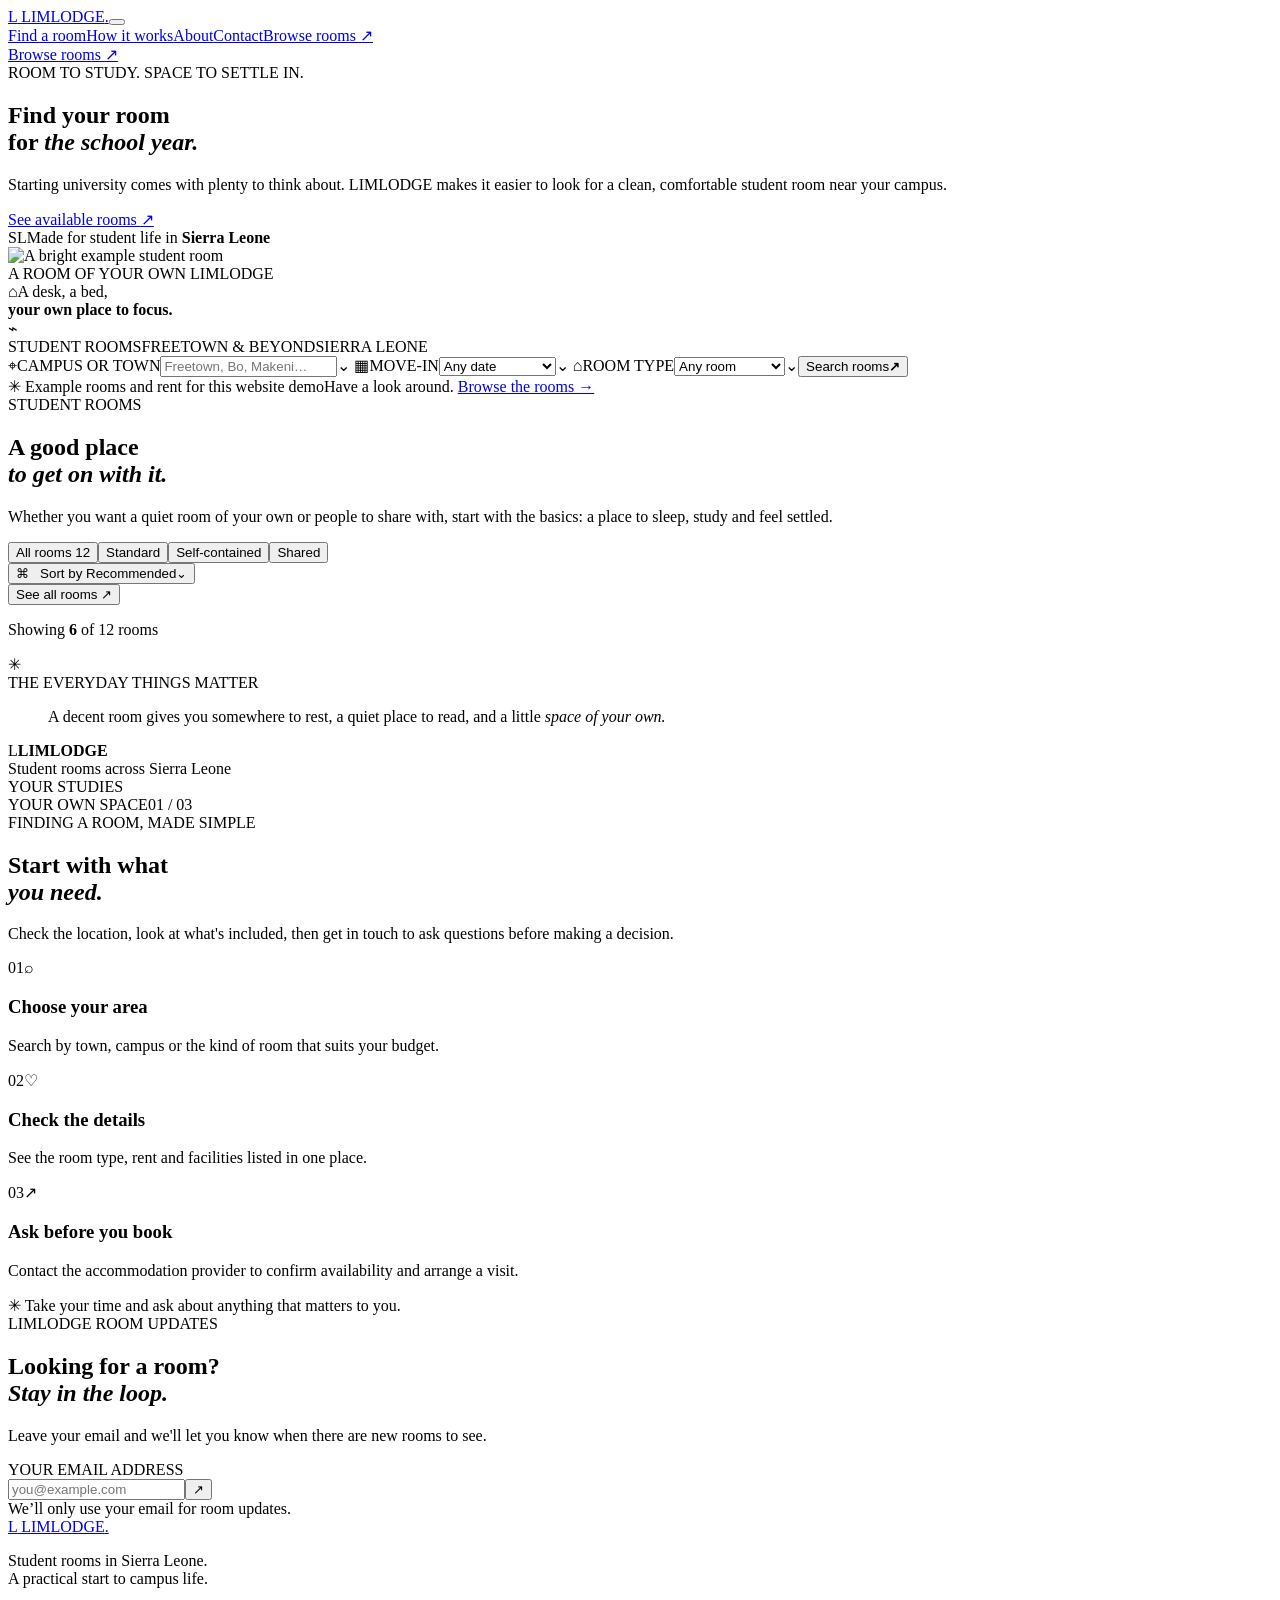
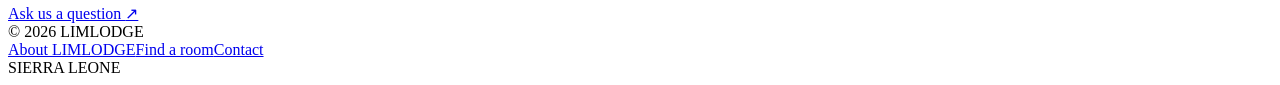
==== index.html @ 42820b93 "Add files via upload" ====
<!doctype html>
<html lang="en">
<head>
  <meta charset="utf-8"><meta name="viewport" content="width=device-width, initial-scale=1"><meta name="theme-color" content="#f7f6f1">
  <meta name="description" content="LIMLODGE helps university students in Sierra Leone find a room near campus.">
  <title>LIMLODGE — Student rooms in Sierra Leone</title>
  <link rel="preconnect" href="https://fonts.googleapis.com"><link rel="preconnect" href="https://fonts.gstatic.com" crossorigin>
  <link href="https://fonts.googleapis.com/css2?family=DM+Sans:wght@400;500;600;700&family=Manrope:wght@400;500;600;700;800&display=swap" rel="stylesheet"><link rel="stylesheet" href="styles.css">
</head>
<body>
  <header class="site-header"><a class="brand" href="#home" aria-label="LIMLODGE home"><span class="brand-mark">L</span> LIMLODGE<span class="brand-dot">.</span></a><button class="menu-toggle" aria-label="Open menu" aria-expanded="false"><span></span><span></span></button>
    <nav class="main-nav" aria-label="Main navigation"><a class="nav-link active" href="#rooms">Find a room</a><a class="nav-link" href="#how">How it works</a><a class="nav-link" href="#about">About</a><a class="nav-link" href="#footer">Contact</a><a class="nav-mobile-cta" href="#rooms">Browse rooms <span>↗</span></a></nav><a class="header-cta" href="#rooms">Browse rooms <span>↗</span></a>
  </header>
  <main id="home">
    <section class="hero"><div class="hero-copy"><div class="eyebrow"><span class="eyebrow-line"></span> ROOM TO STUDY. SPACE TO SETTLE IN.</div><h1>Find your room<br>for <em>the school year.</em></h1><p>Starting university comes with plenty to think about. LIMLODGE makes it easier to look for a clean, comfortable student room near your campus.</p><div class="hero-actions"><a class="button button-dark" href="#rooms">See available rooms <span>↗</span></a><div class="trusted"><span class="hero-local">SL</span><span>Made for student life in <b>Sierra Leone</b></span></div></div></div>
      <div class="hero-art"><div class="hero-image"><img src="https://images.unsplash.com/photo-1616486338812-3dadae4b4ace?auto=format&fit=crop&w=1200&q=85" alt="A bright example student room"></div><div class="image-label"><span class="label-dot"></span> A ROOM OF YOUR OWN <span class="label-number">LIMLODGE</span></div><div class="floating-note"><span class="note-icon">⌂</span><span>A desk, a bed,<br><b>your own place to focus.</b></span></div><div class="hero-scribble" aria-hidden="true">⌁</div></div>
      <div class="hero-bottom"><span>STUDENT ROOMS</span><span class="scroll-line"></span><span>FREETOWN & BEYOND</span><span class="hero-coordinates">SIERRA LEONE</span></div>
    </section>
    <section class="search-section" aria-label="Search student rooms"><form class="search-bar" id="search-form">
      <label class="search-field"><span class="field-icon">⌖</span><span class="field-text"><span class="field-caption">CAMPUS OR TOWN</span><input id="location" type="text" placeholder="Freetown, Bo, Makeni…" autocomplete="off"></span><span class="field-chevron">⌄</span></label><span class="search-divider"></span>
      <label class="search-field"><span class="field-icon">▦</span><span class="field-text"><span class="field-caption">MOVE-IN</span><select id="movein"><option value="">Any date</option><option>November 2026</option><option>January 2027</option><option>February 2027</option><option>March 2027</option><option>Flexible</option></select></span><span class="field-chevron">⌄</span></label><span class="search-divider"></span>
      <label class="search-field type-field"><span class="field-icon">⌂</span><span class="field-text"><span class="field-caption">ROOM TYPE</span><select id="type"><option value="">Any room</option><option value="Standard">Standard room</option><option value="Self-contained">Self-contained</option><option value="Shared">Shared room</option></select></span><span class="field-chevron">⌄</span></label><button class="search-submit" type="submit"><span>Search rooms</span><b>↗</b></button>
    </form><div class="search-helper"><span><span class="tiny-spark">✳</span> Example rooms and rent for this website demo</span><span>Have a look around. <a href="#rooms">Browse the rooms →</a></span></div></section>
    <section class="homes-section" id="rooms"><div class="section-heading"><div><div class="eyebrow"><span class="eyebrow-line"></span> STUDENT ROOMS</div><h2>A good place<br><em>to get on with it.</em></h2></div><p>Whether you want a quiet room of your own or people to share with, start with the basics: a place to sleep, study and feel settled.</p></div>
      <div class="listing-toolbar"><div class="listing-tabs" role="group" aria-label="Filter rooms"><button class="filter-button selected" data-filter="All">All rooms <span>12</span></button><button class="filter-button" data-filter="Standard">Standard</button><button class="filter-button" data-filter="Self-contained">Self-contained</button><button class="filter-button" data-filter="Shared">Shared</button></div><button class="sort-button" id="sort-button">⌘ &nbsp; Sort by <span>Recommended⌄</span></button></div><div class="listing-grid" id="listing-grid" aria-live="polite"></div><div class="load-more-wrap"><button class="button button-outline" id="load-more">See all rooms <span>↗</span></button><p>Showing <b id="shown-count">6</b> of 12 rooms</p></div>
    </section>
    <section class="quote-band" id="about"><div class="quote-pattern" aria-hidden="true">✳</div><div class="quote-content"><div class="eyebrow eyebrow-light"><span class="eyebrow-line"></span> THE EVERYDAY THINGS MATTER</div><blockquote>A decent room gives you somewhere to rest, a quiet place to read, and a little <em>space of your own.</em></blockquote><div class="quote-byline"><span class="quote-avatar">L</span><span><b>LIMLODGE</b><br>Student rooms across Sierra Leone</span></div></div><div class="quote-side"><span>YOUR STUDIES<br>YOUR OWN SPACE</span><span class="side-number">01 / 03</span></div></section>
    <section class="how-section" id="how"><div class="eyebrow"><span class="eyebrow-line"></span> FINDING A ROOM, MADE SIMPLE</div><div class="how-heading"><h2>Start with what<br><em>you need.</em></h2><p>Check the location, look at what's included, then get in touch to ask questions before making a decision.</p></div><div class="steps"><article class="step-card"><span class="step-num">01</span><span class="step-illustration">⌕</span><h3>Choose your area</h3><p>Search by town, campus or the kind of room that suits your budget.</p><span class="step-line"></span></article><article class="step-card"><span class="step-num">02</span><span class="step-illustration">♡</span><h3>Check the details</h3><p>See the room type, rent and facilities listed in one place.</p><span class="step-line"></span></article><article class="step-card"><span class="step-num">03</span><span class="step-illustration">↗</span><h3>Ask before you book</h3><p>Contact the accommodation provider to confirm availability and arrange a visit.</p><span class="step-line"></span></article></div><div class="how-note"><span>✳</span> Take your time and ask about anything that matters to you.</div></section>
    <section class="newsletter"><div><div class="eyebrow eyebrow-light"><span class="eyebrow-line"></span> LIMLODGE ROOM UPDATES</div><h2>Looking for a room?<br><em>Stay in the loop.</em></h2><p>Leave your email and we'll let you know when there are new rooms to see.</p></div><form id="newsletter-form" class="newsletter-form"><label for="email">YOUR EMAIL ADDRESS</label><div class="email-row"><input id="email" type="email" placeholder="you@example.com" required><button aria-label="Subscribe">↗</button></div><span id="newsletter-message">We’ll only use your email for room updates.</span></form></section>
  </main>
  <footer id="footer"><div class="footer-top"><a class="brand brand-footer" href="#home"><span class="brand-mark">L</span> LIMLODGE<span class="brand-dot">.</span></a><p>Student rooms in Sierra Leone.<br>A practical start to campus life.</p><a class="footer-contact" href="mailto:hello@limlodge.example">Ask us a question <span>↗</span></a></div><div class="footer-bottom"><span>© 2026 LIMLODGE</span><div><a href="#about">About LIMLODGE</a><a href="#rooms">Find a room</a><a href="mailto:hello@limlodge.example">Contact</a></div><span>SIERRA LEONE</span></div></footer>
  <dialog id="home-dialog" class="home-dialog"><button class="dialog-close" aria-label="Close details">×</button><div id="dialog-content"></div></dialog><div class="toast" id="toast" role="status" aria-live="polite"></div><script src="script.js"></script>
</body>
</html>
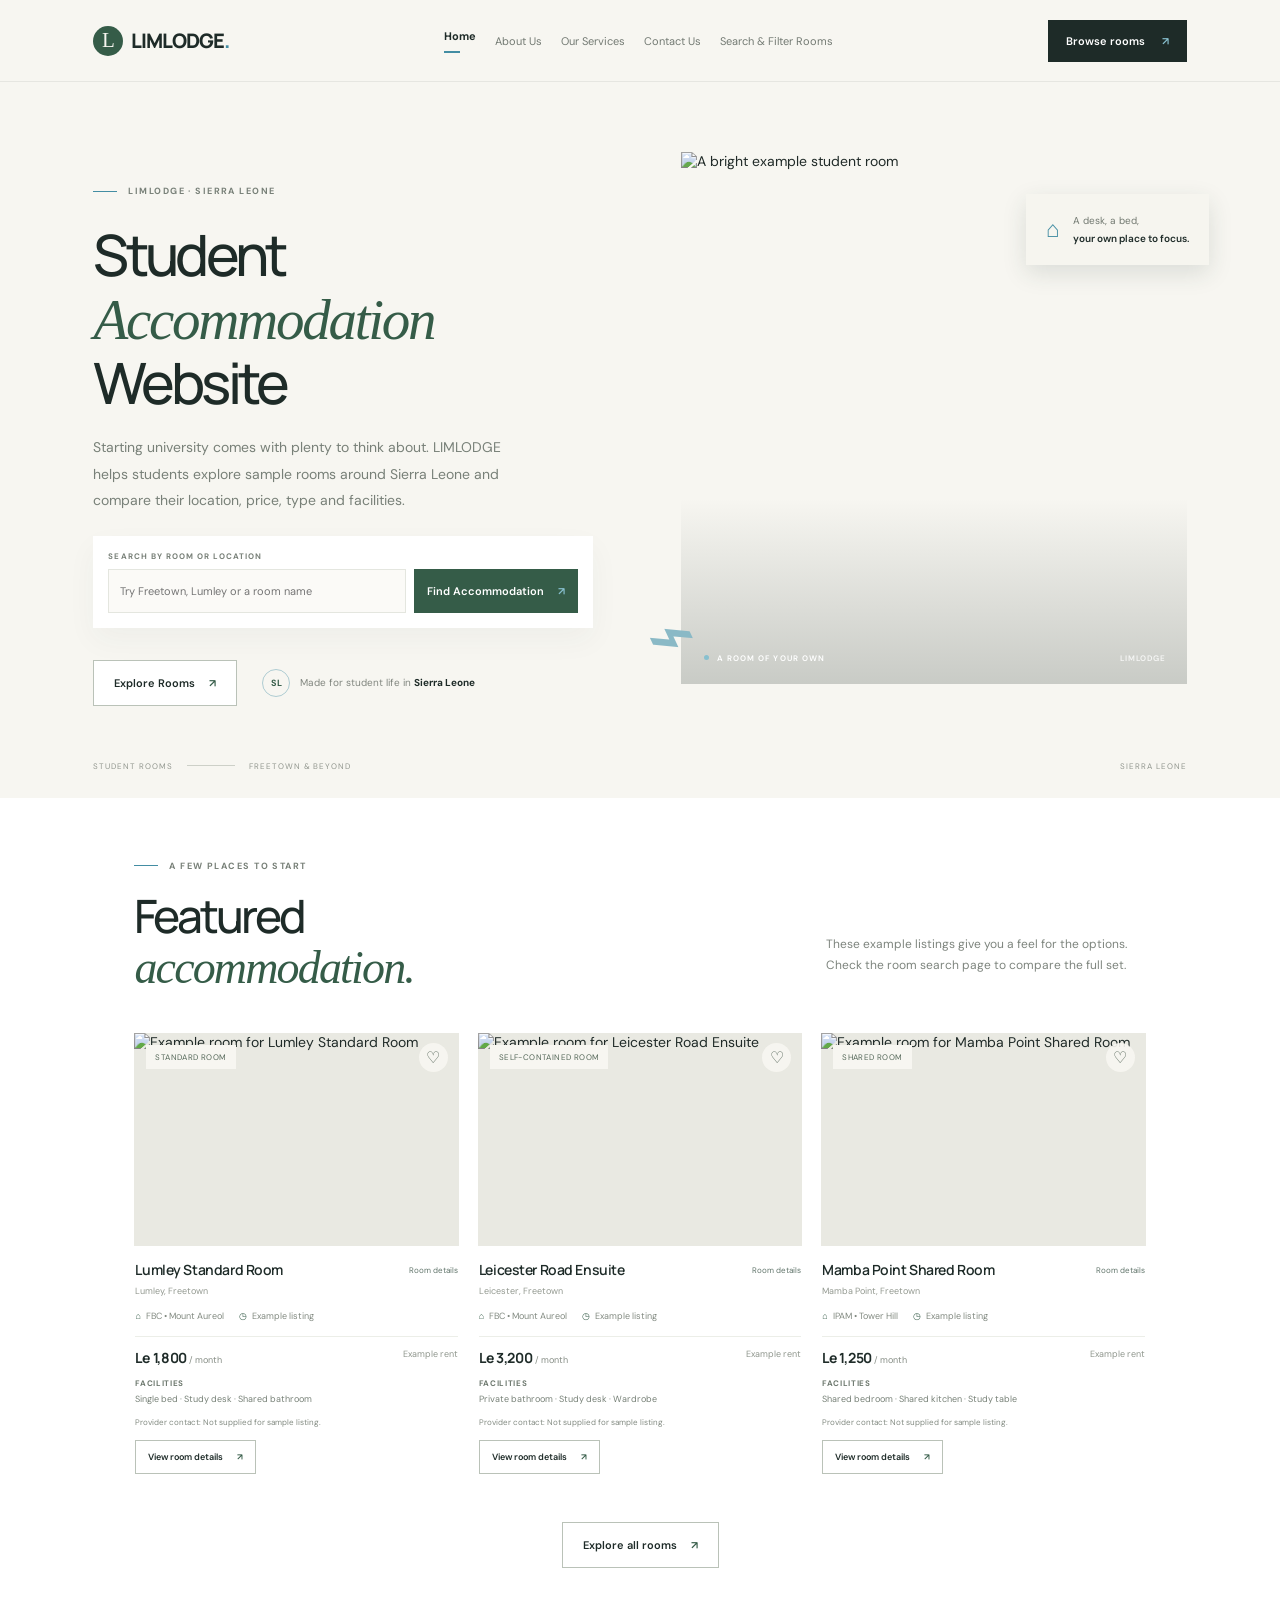
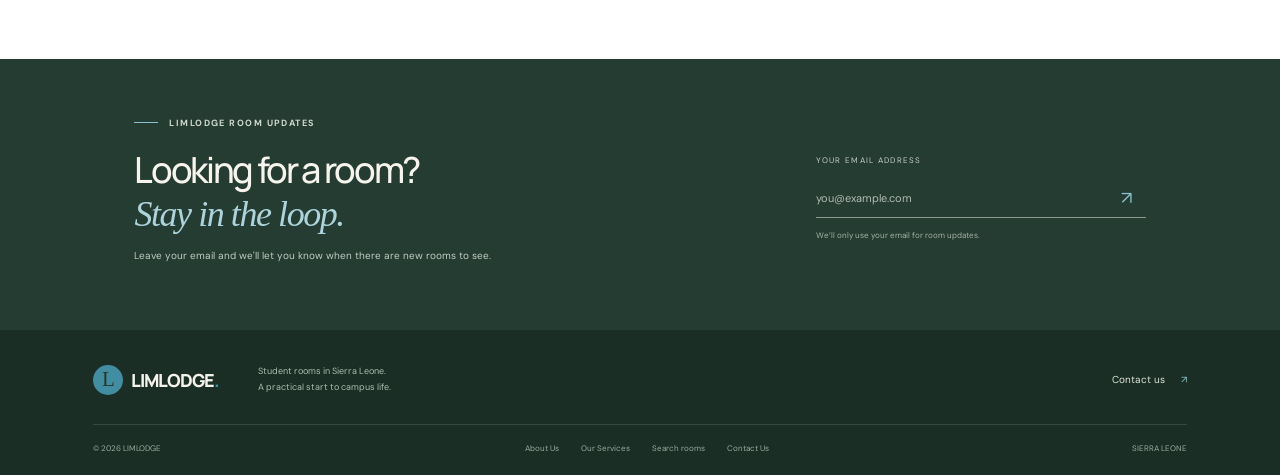
==== commit a99ec828: "Add five-page LIMLODGE website" ====
--- a/index.html
+++ b/index.html
@@ -2,33 +2,24 @@
 <html lang="en">
 <head>
   <meta charset="utf-8"><meta name="viewport" content="width=device-width, initial-scale=1"><meta name="theme-color" content="#f7f6f1">
-  <meta name="description" content="LIMLODGE helps university students in Sierra Leone find a room near campus.">
-  <title>LIMLODGE — Student rooms in Sierra Leone</title>
+  <meta name="description" content="Explore student accommodation in Sierra Leone with LIMLODGE.">
+  <title>Home | Student Accommodation Website</title>
   <link rel="preconnect" href="https://fonts.googleapis.com"><link rel="preconnect" href="https://fonts.gstatic.com" crossorigin>
   <link href="https://fonts.googleapis.com/css2?family=DM+Sans:wght@400;500;600;700&family=Manrope:wght@400;500;600;700;800&display=swap" rel="stylesheet"><link rel="stylesheet" href="styles.css">
 </head>
-<body>
-  <header class="site-header"><a class="brand" href="#home" aria-label="LIMLODGE home"><span class="brand-mark">L</span> LIMLODGE<span class="brand-dot">.</span></a><button class="menu-toggle" aria-label="Open menu" aria-expanded="false"><span></span><span></span></button>
-    <nav class="main-nav" aria-label="Main navigation"><a class="nav-link active" href="#rooms">Find a room</a><a class="nav-link" href="#how">How it works</a><a class="nav-link" href="#about">About</a><a class="nav-link" href="#footer">Contact</a><a class="nav-mobile-cta" href="#rooms">Browse rooms <span>↗</span></a></nav><a class="header-cta" href="#rooms">Browse rooms <span>↗</span></a>
+<body data-page="home">
+  <header class="site-header"><a class="brand" href="index.html" aria-label="LIMLODGE home"><span class="brand-mark">L</span> LIMLODGE<span class="brand-dot">.</span></a><button class="menu-toggle" aria-label="Open menu" aria-expanded="false"><span></span><span></span></button>
+    <nav class="main-nav" aria-label="Main navigation"><a class="nav-link" href="index.html">Home</a><a class="nav-link" href="about.html">About Us</a><a class="nav-link" href="services.html">Our Services</a><a class="nav-link" href="contact.html">Contact Us</a><a class="nav-link" href="rooms.html">Search &amp; Filter Rooms</a><a class="nav-mobile-cta" href="rooms.html">Browse rooms <span>↗</span></a></nav><a class="header-cta" href="rooms.html">Browse rooms <span>↗</span></a>
   </header>
-  <main id="home">
-    <section class="hero"><div class="hero-copy"><div class="eyebrow"><span class="eyebrow-line"></span> ROOM TO STUDY. SPACE TO SETTLE IN.</div><h1>Find your room<br>for <em>the school year.</em></h1><p>Starting university comes with plenty to think about. LIMLODGE makes it easier to look for a clean, comfortable student room near your campus.</p><div class="hero-actions"><a class="button button-dark" href="#rooms">See available rooms <span>↗</span></a><div class="trusted"><span class="hero-local">SL</span><span>Made for student life in <b>Sierra Leone</b></span></div></div></div>
+  <main>
+    <section class="hero"><div class="hero-copy"><div class="eyebrow"><span class="eyebrow-line"></span> LIMLODGE · SIERRA LEONE</div><h1>Student<br><em>Accommodation</em><br>Website</h1><p>Starting university comes with plenty to think about. LIMLODGE helps students explore sample rooms around Sierra Leone and compare their location, price, type and facilities.</p><form class="home-search" action="rooms.html" method="get"><label for="home-location">SEARCH BY ROOM OR LOCATION</label><div class="home-search-row"><input id="home-location" name="location" type="search" placeholder="Try Freetown, Lumley or a room name"><button class="button button-dark" type="submit">Find Accommodation <span>↗</span></button></div></form><div class="hero-actions"><a class="button button-outline" href="rooms.html">Explore Rooms <span>↗</span></a><div class="trusted"><span class="hero-local">SL</span><span>Made for student life in <b>Sierra Leone</b></span></div></div></div>
       <div class="hero-art"><div class="hero-image"><img src="https://images.unsplash.com/photo-1616486338812-3dadae4b4ace?auto=format&fit=crop&w=1200&q=85" alt="A bright example student room"></div><div class="image-label"><span class="label-dot"></span> A ROOM OF YOUR OWN <span class="label-number">LIMLODGE</span></div><div class="floating-note"><span class="note-icon">⌂</span><span>A desk, a bed,<br><b>your own place to focus.</b></span></div><div class="hero-scribble" aria-hidden="true">⌁</div></div>
-      <div class="hero-bottom"><span>STUDENT ROOMS</span><span class="scroll-line"></span><span>FREETOWN & BEYOND</span><span class="hero-coordinates">SIERRA LEONE</span></div>
+      <div class="hero-bottom"><span>STUDENT ROOMS</span><span class="scroll-line"></span><span>FREETOWN &amp; BEYOND</span><span class="hero-coordinates">SIERRA LEONE</span></div>
     </section>
-    <section class="search-section" aria-label="Search student rooms"><form class="search-bar" id="search-form">
-      <label class="search-field"><span class="field-icon">⌖</span><span class="field-text"><span class="field-caption">CAMPUS OR TOWN</span><input id="location" type="text" placeholder="Freetown, Bo, Makeni…" autocomplete="off"></span><span class="field-chevron">⌄</span></label><span class="search-divider"></span>
-      <label class="search-field"><span class="field-icon">▦</span><span class="field-text"><span class="field-caption">MOVE-IN</span><select id="movein"><option value="">Any date</option><option>November 2026</option><option>January 2027</option><option>February 2027</option><option>March 2027</option><option>Flexible</option></select></span><span class="field-chevron">⌄</span></label><span class="search-divider"></span>
-      <label class="search-field type-field"><span class="field-icon">⌂</span><span class="field-text"><span class="field-caption">ROOM TYPE</span><select id="type"><option value="">Any room</option><option value="Standard">Standard room</option><option value="Self-contained">Self-contained</option><option value="Shared">Shared room</option></select></span><span class="field-chevron">⌄</span></label><button class="search-submit" type="submit"><span>Search rooms</span><b>↗</b></button>
-    </form><div class="search-helper"><span><span class="tiny-spark">✳</span> Example rooms and rent for this website demo</span><span>Have a look around. <a href="#rooms">Browse the rooms →</a></span></div></section>
-    <section class="homes-section" id="rooms"><div class="section-heading"><div><div class="eyebrow"><span class="eyebrow-line"></span> STUDENT ROOMS</div><h2>A good place<br><em>to get on with it.</em></h2></div><p>Whether you want a quiet room of your own or people to share with, start with the basics: a place to sleep, study and feel settled.</p></div>
-      <div class="listing-toolbar"><div class="listing-tabs" role="group" aria-label="Filter rooms"><button class="filter-button selected" data-filter="All">All rooms <span>12</span></button><button class="filter-button" data-filter="Standard">Standard</button><button class="filter-button" data-filter="Self-contained">Self-contained</button><button class="filter-button" data-filter="Shared">Shared</button></div><button class="sort-button" id="sort-button">⌘ &nbsp; Sort by <span>Recommended⌄</span></button></div><div class="listing-grid" id="listing-grid" aria-live="polite"></div><div class="load-more-wrap"><button class="button button-outline" id="load-more">See all rooms <span>↗</span></button><p>Showing <b id="shown-count">6</b> of 12 rooms</p></div>
-    </section>
-    <section class="quote-band" id="about"><div class="quote-pattern" aria-hidden="true">✳</div><div class="quote-content"><div class="eyebrow eyebrow-light"><span class="eyebrow-line"></span> THE EVERYDAY THINGS MATTER</div><blockquote>A decent room gives you somewhere to rest, a quiet place to read, and a little <em>space of your own.</em></blockquote><div class="quote-byline"><span class="quote-avatar">L</span><span><b>LIMLODGE</b><br>Student rooms across Sierra Leone</span></div></div><div class="quote-side"><span>YOUR STUDIES<br>YOUR OWN SPACE</span><span class="side-number">01 / 03</span></div></section>
-    <section class="how-section" id="how"><div class="eyebrow"><span class="eyebrow-line"></span> FINDING A ROOM, MADE SIMPLE</div><div class="how-heading"><h2>Start with what<br><em>you need.</em></h2><p>Check the location, look at what's included, then get in touch to ask questions before making a decision.</p></div><div class="steps"><article class="step-card"><span class="step-num">01</span><span class="step-illustration">⌕</span><h3>Choose your area</h3><p>Search by town, campus or the kind of room that suits your budget.</p><span class="step-line"></span></article><article class="step-card"><span class="step-num">02</span><span class="step-illustration">♡</span><h3>Check the details</h3><p>See the room type, rent and facilities listed in one place.</p><span class="step-line"></span></article><article class="step-card"><span class="step-num">03</span><span class="step-illustration">↗</span><h3>Ask before you book</h3><p>Contact the accommodation provider to confirm availability and arrange a visit.</p><span class="step-line"></span></article></div><div class="how-note"><span>✳</span> Take your time and ask about anything that matters to you.</div></section>
+    <section class="homes-section featured-section"><div class="section-heading"><div><div class="eyebrow"><span class="eyebrow-line"></span> A FEW PLACES TO START</div><h2>Featured<br><em>accommodation.</em></h2></div><p>These example listings give you a feel for the options. Check the room search page to compare the full set.</p></div><div class="listing-grid" id="listing-grid" aria-live="polite"></div><div class="load-more-wrap"><a class="button button-outline" href="rooms.html">Explore all rooms <span>↗</span></a></div></section>
     <section class="newsletter"><div><div class="eyebrow eyebrow-light"><span class="eyebrow-line"></span> LIMLODGE ROOM UPDATES</div><h2>Looking for a room?<br><em>Stay in the loop.</em></h2><p>Leave your email and we'll let you know when there are new rooms to see.</p></div><form id="newsletter-form" class="newsletter-form"><label for="email">YOUR EMAIL ADDRESS</label><div class="email-row"><input id="email" type="email" placeholder="you@example.com" required><button aria-label="Subscribe">↗</button></div><span id="newsletter-message">We’ll only use your email for room updates.</span></form></section>
   </main>
-  <footer id="footer"><div class="footer-top"><a class="brand brand-footer" href="#home"><span class="brand-mark">L</span> LIMLODGE<span class="brand-dot">.</span></a><p>Student rooms in Sierra Leone.<br>A practical start to campus life.</p><a class="footer-contact" href="mailto:hello@limlodge.example">Ask us a question <span>↗</span></a></div><div class="footer-bottom"><span>© 2026 LIMLODGE</span><div><a href="#about">About LIMLODGE</a><a href="#rooms">Find a room</a><a href="mailto:hello@limlodge.example">Contact</a></div><span>SIERRA LEONE</span></div></footer>
+  <footer><div class="footer-top"><a class="brand brand-footer" href="index.html"><span class="brand-mark">L</span> LIMLODGE<span class="brand-dot">.</span></a><p>Student rooms in Sierra Leone.<br>A practical start to campus life.</p><a class="footer-contact" href="contact.html">Contact us <span>↗</span></a></div><div class="footer-bottom"><span>© 2026 LIMLODGE</span><div><a href="about.html">About Us</a><a href="services.html">Our Services</a><a href="rooms.html">Search rooms</a><a href="contact.html">Contact Us</a></div><span>SIERRA LEONE</span></div></footer>
   <dialog id="home-dialog" class="home-dialog"><button class="dialog-close" aria-label="Close details">×</button><div id="dialog-content"></div></dialog><div class="toast" id="toast" role="status" aria-live="polite"></div><script src="script.js"></script>
 </body>
 </html>
--- a/styles.css
+++ b/styles.css
@@ -0,0 +1,87 @@
+:root{--paper:#f7f6f1;--ink:#1e2b28;--muted:#727a73;--line:#dcded6;--green:#355c48;--soft:#e8ece3;--blue:#438da3;--serif:Georgia,'Times New Roman',serif;--sans:'DM Sans',sans-serif;--head:'Manrope','DM Sans',sans-serif}*{box-sizing:border-box}html{scroll-behavior:smooth}body{margin:0;background:var(--paper);color:var(--ink);font-family:var(--sans);font-size:14px}a{color:inherit;text-decoration:none}button,input,select{font:inherit}.site-header{height:82px;display:flex;align-items:center;justify-content:space-between;padding:0 7.3%;border-bottom:1px solid #1e2b2814;position:relative;z-index:5;background:var(--paper)}.brand{display:inline-flex;align-items:center;font-family:var(--head);font-weight:800;font-size:20px;letter-spacing:-1px}.brand-mark{display:inline-grid;place-items:center;width:30px;height:30px;margin-right:8px;border-radius:50%;background:var(--green);color:#f6f5ef;font-family:var(--serif);font-size:21px;font-weight:400;letter-spacing:0}.brand-dot{color:var(--blue)}.main-nav{display:flex;gap:36px;align-items:center}.nav-link{font-size:12px;color:#737a73}.nav-link:hover,.nav-link.active{color:var(--ink)}.nav-link.active:after{content:'';display:block;margin-top:8px;background:var(--blue);height:2px;width:16px}.header-cta,.nav-mobile-cta{background:var(--ink);color:white;padding:14px 18px;font-size:11px;font-weight:600}.header-cta span,.button span{margin-left:14px;color:#88c0cf}.nav-mobile-cta,.menu-toggle{display:none}.hero{position:relative;min-height:575px;display:grid;grid-template-columns:49% 51%;padding:70px 7.3% 92px;overflow:hidden}.hero-copy{padding-top:33px}.eyebrow{display:flex;align-items:center;gap:11px;font-size:9px;font-weight:700;letter-spacing:.16em;color:#788078}.eyebrow-line{width:24px;height:1px;background:var(--blue)}h1,h2{font-family:var(--head);font-size:57px;letter-spacing:-.065em;line-height:1.1;font-weight:500;margin:26px 0 20px}h1 em,h2 em,blockquote em{font-family:var(--serif);font-weight:400;letter-spacing:-.04em;color:var(--green)}.hero-copy>p{color:#788078;font-size:14px;line-height:1.9;max-width:410px}.hero-actions{display:flex;align-items:center;gap:25px;margin-top:32px}.button{display:inline-flex;align-items:center;justify-content:center;padding:16px 21px;font-size:11px;font-weight:600;border:0;cursor:pointer;transition:transform .2s}.button:hover{transform:translateY(-2px)}.button-dark{background:var(--green);color:white}.trusted{display:flex;align-items:center;gap:10px;color:#81867f;font-size:10px}.trusted b{color:var(--ink)}.hero-local{display:grid;place-items:center;width:28px;height:28px;border:1px solid #438da366;border-radius:50%;font-size:9px;font-weight:700;color:var(--green)}.hero-art{position:relative;margin-left:29px}.hero-image{position:absolute;inset:0 0 22px 23px;overflow:hidden}.hero-image:after{position:absolute;content:'';inset:0;background:linear-gradient(0deg,#0f1f1933,transparent 35%)}.hero-image img{width:100%;height:100%;object-fit:cover;object-position:center 54%;filter:saturate(.78)}.image-label{position:absolute;z-index:1;bottom:43px;left:46px;right:20px;color:white;font-size:8px;letter-spacing:.13em;font-weight:600;display:flex;align-items:center;gap:8px}.label-dot{width:5px;height:5px;border-radius:50%;background:#88c0cf}.label-number{margin-left:auto;opacity:.8}.floating-note{position:absolute;z-index:2;right:-22px;top:42px;display:flex;align-items:center;gap:13px;background:#f6f5ef;padding:15px 20px;box-shadow:0 8px 25px #253d3222;font-size:10px;line-height:1.8;color:#727971}.floating-note b{color:var(--ink);font-weight:600}.note-icon{font-size:23px;color:var(--blue)}.hero-scribble{position:absolute;bottom:25px;left:-12px;color:#8ab9c6;font-family:var(--serif);font-size:80px;transform:rotate(-25deg)}.hero-bottom{position:absolute;bottom:27px;left:7.3%;right:7.3%;display:flex;align-items:center;gap:14px;color:#92978f;font-size:8px;letter-spacing:.12em}.scroll-line{width:48px;height:1px;background:#cdd0c8}.hero-coordinates{margin-left:auto}.search-section{padding:0 10.5% 76px;margin-top:-9px;position:relative;z-index:2}.search-bar{min-height:92px;background:white;display:flex;align-items:center;padding:15px 14px 15px 23px;box-shadow:0 16px 40px #33483a0b}.search-field{display:flex;align-items:center;gap:12px;flex:1;min-width:0}.field-icon{color:var(--green);font-size:20px;width:22px;text-align:center}.field-text{display:flex;flex-direction:column;gap:7px;min-width:0}.field-caption{font-size:8px;letter-spacing:.14em;font-weight:700;color:#889088}.field-text input,.field-text select{border:0;outline:0;color:var(--ink);background:transparent;font-size:11px;width:100%;min-width:100px}.field-text input::placeholder{color:#8a9089}.field-text select{appearance:none}.field-chevron{font-size:15px;color:#9aa097;padding:0 12px}.search-divider{width:1px;height:39px;background:#e8e9e4;margin:0 18px}.search-submit{height:58px;background:var(--green);color:white;border:0;padding:0 18px;display:flex;align-items:center;gap:20px;font-size:10px;cursor:pointer}.search-submit b{color:#88c0cf;font-size:17px;font-weight:400}.search-helper{display:flex;justify-content:space-between;padding:14px 4px 0;color:#92978f;font-size:9px}.search-helper a{color:var(--green);font-weight:600}.tiny-spark{color:var(--blue);margin-right:5px}.homes-section{padding:61px 10.5% 91px;background:#fff}.section-heading{display:flex;justify-content:space-between;align-items:end;margin-bottom:39px}.section-heading h2,.how-heading h2{font-size:46px;margin:19px 0 0}.section-heading>p{max-width:320px;color:#7e857e;line-height:1.8;font-size:12px;padding-bottom:5px}.listing-toolbar{display:flex;align-items:center;justify-content:space-between;border-bottom:1px solid #e7e9e3;margin-bottom:25px}.listing-tabs{display:flex;gap:29px}.filter-button{border:0;background:none;color:#8a9089;font-size:10px;padding:0 0 15px;cursor:pointer}.filter-button.selected{color:var(--ink);font-weight:700;border-bottom:2px solid var(--blue)}.filter-button span{font-size:8px;color:#9da39a;margin-left:5px}.sort-button{padding:0 0 15px;border:0;background:none;font-size:9px;color:#8a9089;cursor:pointer}.sort-button span{color:var(--ink);margin-left:8px}.listing-grid{display:grid;grid-template-columns:repeat(3,1fr);gap:35px 19px}.listing-card{cursor:pointer;min-width:0}.listing-photo{height:213px;position:relative;overflow:hidden;background:#e9e9e2}.listing-photo img{width:100%;height:100%;display:block;object-fit:cover;transition:transform .5s;filter:saturate(.83)}.listing-card:hover .listing-photo img{transform:scale(1.04)}.listing-tag{position:absolute;left:12px;top:12px;background:var(--paper);padding:7px 9px;font-size:8px;color:#56695a;letter-spacing:.05em}.save-button{position:absolute;right:11px;top:10px;border:0;width:29px;height:29px;border-radius:50%;background:#f7f6f1e8;color:#516254;font-size:16px;cursor:pointer}.save-button.saved{color:#438da3}.listing-info{padding:14px 1px 0}.listing-topline{display:flex;align-items:center;justify-content:space-between;gap:8px}.listing-name{font-family:var(--head);font-size:14px;letter-spacing:-.03em;font-weight:600}.listing-rating{font-size:8px;color:#60746a;white-space:nowrap}.listing-location{font-size:9px;color:#939990;margin-top:6px}.listing-meta{display:flex;gap:15px;margin-top:13px;color:#828a81;font-size:9px}.listing-meta span:before{margin-right:5px;color:var(--green)}.listing-meta span:first-child:before{content:'⌂'}.listing-meta span:nth-child(2):before{content:'◷'}.listing-price{margin-top:14px;padding-top:11px;border-top:1px solid #eceee8;font-size:9px;color:#868d85}.listing-price b{color:var(--ink);font-family:var(--head);font-size:14px;letter-spacing:-.02em}.listing-price span{float:right;color:#90978e}.empty-state{grid-column:1/-1;padding:50px;text-align:center;color:#747d75;background:var(--paper);line-height:2}.load-more-wrap{text-align:center;padding-top:48px}.button-outline{border:1px solid #bac2b8;background:white;color:var(--ink);padding:15px 20px}.button-outline span{color:var(--green)}.load-more-wrap p{margin-top:15px;color:#9a9f98;font-size:9px}.load-more-wrap p b{color:#47564a}.quote-band{position:relative;display:grid;grid-template-columns:1fr 130px;background:var(--green);color:#f4f3ed;padding:74px 13% 70px;overflow:hidden}.quote-content{max-width:720px;position:relative;z-index:1}.eyebrow-light{color:#d1d9d0}.eyebrow-light .eyebrow-line{background:#88c0cf}blockquote{font-family:var(--head);font-size:34px;line-height:1.42;letter-spacing:-.045em;font-weight:400;margin:25px 0 27px;max-width:720px}blockquote em{color:#add4dc}.quote-byline{display:flex;align-items:center;gap:12px;font-size:9px;color:#c7d1c7;line-height:1.7}.quote-byline b{color:white}.quote-avatar{width:32px;height:32px;border-radius:50%;background:#8ab9c6;color:#244332;display:grid;place-items:center;font-family:var(--serif);font-size:16px}.quote-side{align-self:end;justify-self:end;color:#bccabb;font-size:8px;letter-spacing:.16em;line-height:1.8;text-align:right}.side-number{display:block;margin-top:33px;opacity:.7}.quote-pattern{position:absolute;right:11%;top:3px;font-size:140px;color:#ffffff0b;line-height:1}.how-section{padding:85px 10.5% 82px}.how-heading{display:flex;align-items:end;justify-content:space-between;margin-bottom:39px}.how-heading>p{max-width:320px;color:#7f877f;font-size:12px;line-height:1.8}.steps{display:grid;grid-template-columns:repeat(3,1fr);gap:18px}.step-card{position:relative;min-height:194px;padding:20px 23px 25px;border:1px solid #e1e4dc;background:#f9f8f4}.step-num{font-size:9px;color:#a0a59b}.step-illustration{position:absolute;right:22px;top:16px;font-family:var(--serif);font-size:38px;color:var(--blue)}.step-card h3{font-family:var(--head);font-size:15px;font-weight:600;letter-spacing:-.03em;margin:39px 0 8px}.step-card p{font-size:10px;color:#848c83;line-height:1.7;max-width:230px}.step-line{position:absolute;bottom:0;left:0;width:37px;height:2px;background:var(--blue)}.how-note{text-align:center;color:#768076;font-size:10px;margin-top:29px}.how-note span{color:var(--blue);margin-right:6px}.newsletter{background:#253c32;color:#f6f4ed;padding:58px 10.5%;display:flex;align-items:center;justify-content:space-between;gap:45px}.newsletter h2{font-size:36px;line-height:1.2;margin:19px 0 13px}.newsletter h2 em{color:#add4dc}.newsletter p{font-size:10px;color:#c1cdc2}.newsletter-form{width:330px}.newsletter-form label{font-size:8px;letter-spacing:.16em;color:#c4cec5}.email-row{display:flex;border-bottom:1px solid #8a9a8c;margin-top:12px}.email-row input{flex:1;min-width:0;background:none;border:0;padding:12px 0;color:white;outline:0;font-size:11px}.email-row input::placeholder{color:#b0bcb1}.email-row button{width:38px;border:0;background:none;color:#88c0cf;font-size:18px;cursor:pointer}.newsletter-form>span{display:block;color:#a5b2a7;font-size:8px;margin-top:12px}footer{padding:34px 7.3% 22px;background:#1b2e26;color:#dfe5dc}.footer-top{display:flex;align-items:center;padding-bottom:29px;border-bottom:1px solid #ffffff20}.brand-footer{font-size:18px;color:#f5f3ec}.brand-footer .brand-mark{background:#438da3;color:#20382d}.footer-top p{font-size:9px;line-height:1.7;color:#aebcaf;margin:0 0 0 39px}.footer-contact{margin-left:auto;font-size:10px}.footer-contact span{color:#88c0cf;margin-left:13px}.footer-bottom{display:flex;justify-content:space-between;align-items:center;padding-top:18px;color:#99aa9c;font-size:8px}.footer-bottom div{display:flex;gap:22px}.footer-bottom a:hover{color:#fff}.home-dialog{position:fixed;width:min(780px,calc(100% - 32px));border:0;padding:0;background:var(--paper);color:var(--ink);box-shadow:0 25px 90px #14271c55}.home-dialog::backdrop{background:#1a2d24aa;backdrop-filter:blur(2px)}.dialog-close{position:absolute;z-index:1;right:13px;top:12px;border:0;background:#fff;border-radius:50%;width:34px;height:34px;font-size:22px;cursor:pointer}.dialog-layout{display:grid;grid-template-columns:1fr 1fr}.dialog-image{width:100%;height:100%;min-height:390px;object-fit:cover}.dialog-details{padding:38px 29px}.dialog-details .listing-name{font-size:22px;margin:14px 0}.dialog-details p{font-size:12px;line-height:1.8;color:#798177}.dialog-details ul{padding-left:17px;color:#69756b;font-size:11px;line-height:2}.dialog-details .sample-note{padding:10px;background:#e8ece3;font-size:10px}.dialog-contact{margin-top:8px;background:var(--green);color:white;padding:14px 17px;font-size:10px;border:0;cursor:pointer}.toast{position:fixed;bottom:20px;left:50%;transform:translate(-50%,25px);padding:12px 18px;background:var(--ink);color:white;font-size:10px;opacity:0;pointer-events:none;transition:.25s;z-index:20}.toast.show{opacity:1;transform:translate(-50%,0)}
+@media(max-width:1000px){.site-header{padding:0 5%}.hero{padding-left:5%;padding-right:5%;grid-template-columns:48% 52%}.hero-bottom{left:5%;right:5%}.hero-art{margin-left:18px}.search-section,.homes-section,.how-section{padding-left:6%;padding-right:6%}.listing-photo{height:180px}.quote-band{padding-left:9%;padding-right:9%}.newsletter{padding-left:7%;padding-right:7%}}
+@media(max-width:720px){.site-header{height:68px;padding:0 5%}.brand{font-size:18px}.brand-mark{width:27px;height:27px}.header-cta{display:none}.menu-toggle{display:flex;flex-direction:column;gap:5px;border:0;background:none;padding:10px}.menu-toggle span{width:21px;height:1px;background:var(--ink)}.main-nav{display:none;position:absolute;top:68px;left:0;right:0;background:var(--paper);padding:15px 6% 24px;box-shadow:0 12px 20px #22372b14;align-items:stretch;gap:0}.main-nav.open{display:flex;flex-direction:column}.nav-link{padding:13px 0;border-bottom:1px solid #e4e6de}.nav-link.active:after{display:none}.nav-mobile-cta{display:block;margin-top:17px}.hero{display:block;padding:44px 6% 69px;min-height:unset}.hero-copy{padding-top:0}.hero h1{font-size:45px;margin-top:21px}.hero-copy>p{font-size:12px;max-width:370px}.hero-actions{margin-top:24px;gap:15px}.trusted{font-size:8px}.hero-art{height:300px;margin:34px 0 0 10px}.hero-image{inset:0 0 13px 0}.image-label{left:18px;bottom:28px}.floating-note{top:18px;right:-9px;padding:11px 13px;font-size:9px}.hero-scribble{bottom:8px;left:-22px;font-size:60px}.hero-bottom{bottom:20px;left:6%;right:6%;font-size:7px}.hero-coordinates{display:none}.search-section{padding:0 6% 49px;margin-top:0}.search-bar{display:grid;grid-template-columns:1fr 1fr;gap:14px;padding:17px}.search-divider{display:none}.search-field{gap:7px}.field-chevron{padding:0 3px}.search-submit{grid-column:1/-1;height:46px;justify-content:space-between;padding:0 15px}.search-helper{font-size:8px;gap:16px;line-height:1.6}.search-helper>span:last-child{text-align:right}.homes-section{padding:49px 6% 62px}.section-heading{display:block;margin-bottom:26px}.section-heading h2,.how-heading h2{font-size:37px}.section-heading>p{font-size:11px;margin-top:17px}.listing-toolbar{align-items:end;overflow:auto}.listing-tabs{gap:20px;white-space:nowrap}.sort-button{white-space:nowrap;margin-left:16px}.listing-grid{grid-template-columns:repeat(2,minmax(0,1fr));gap:26px 13px}.listing-photo{height:150px}.listing-name{font-size:12px}.listing-meta{gap:9px;font-size:8px}.listing-price b{font-size:12px}.listing-price span{font-size:8px}.quote-band{display:block;padding:54px 7%}.quote-content{max-width:100%}blockquote{font-size:26px}.quote-side{display:flex;justify-content:space-between;align-items:end;margin-top:25px}.side-number{margin:0}.quote-pattern{right:5%;font-size:100px}.how-section{padding:58px 6%}.how-heading{display:block}.how-heading>p{margin-top:16px}.steps{grid-template-columns:1fr;gap:10px}.step-card{min-height:148px}.step-card h3{margin-top:23px}.step-card p{max-width:280px}.newsletter{display:block;padding:48px 7%}.newsletter h2{font-size:30px}.newsletter-form{width:100%;margin-top:28px}.footer-top{align-items:flex-start;flex-wrap:wrap;gap:18px}.footer-top p{margin-left:auto}.footer-contact{width:100%;margin:0}.footer-bottom{gap:14px;align-items:flex-start;flex-wrap:wrap}.footer-bottom div{order:3;width:100%;padding-top:4px}.dialog-layout{grid-template-columns:1fr}.dialog-image{height:210px;min-height:0}.dialog-details{padding:25px}.dialog-details ul{margin-bottom:12px}}
+@media(max-width:410px){.hero h1{font-size:40px}.trusted{gap:7px}.search-helper{font-size:7px}.listing-grid{grid-template-columns:1fr}.listing-photo{height:210px}.listing-meta{font-size:9px}.listing-name{font-size:14px}}
+/* Page sections added to match the assignment navigation. */
+.main-nav{gap:clamp(12px,1.5vw,22px)}
+.nav-link{white-space:nowrap;font-size:11px}
+.search-eyebrow{margin:0 0 14px 4px}
+.contact-section{display:grid;grid-template-columns:1fr 1fr;gap:70px;padding:78px 10.5%;background:#fff}
+.contact-copy h2{font-size:42px;margin:20px 0 15px}
+.contact-copy>p{max-width:350px;color:#7e857e;line-height:1.8;font-size:12px}
+.contact-form{display:grid;gap:10px;align-content:start}
+.contact-form label{font-size:8px;letter-spacing:.14em;font-weight:700;color:#788078;margin-top:7px}
+.contact-form input,.contact-form textarea{width:100%;border:1px solid var(--line);background:var(--paper);padding:12px;color:var(--ink);font:inherit;font-size:11px;outline-color:var(--blue)}
+.contact-form textarea{resize:vertical;min-height:105px}
+.contact-form .button{justify-self:start;margin-top:8px}
+.contact-note{font-size:9px;color:#858c84;line-height:1.6;margin:2px 0 0}
+@media(max-width:1000px){.contact-section{padding-left:6%;padding-right:6%;gap:38px}.main-nav{gap:12px}.nav-link{font-size:10px}}
+@media(max-width:720px){.contact-section{grid-template-columns:1fr;gap:24px;padding:55px 7%}.contact-copy h2{font-size:37px}.main-nav{gap:0}.nav-link{font-size:12px}}
+
+/* Shared page layouts for the five LIMLODGE pages. */
+.nav-link.active{color:var(--ink);font-weight:700}
+.page-intro{padding:68px 10.5% 42px}
+.page-intro h1{margin:20px 0 16px}
+.page-intro>p{max-width:560px;color:#788078;font-size:13px;line-height:1.9}
+.featured-section{padding-top:62px}
+.featured-section .listing-grid{grid-template-columns:repeat(3,minmax(0,1fr))}
+.content-page{min-height:55vh}
+.about-feature{display:grid;grid-template-columns:1fr 1fr;align-items:center;gap:65px;padding:28px 10.5% 82px;background:white}
+.about-feature>img{width:100%;height:390px;object-fit:cover;filter:saturate(.82)}
+.about-feature h2,.service-detail h2{font-family:var(--head);font-size:40px;letter-spacing:-.055em;line-height:1.12;font-weight:500;margin:20px 0}
+.about-feature p,.service-detail p{color:#788078;font-size:12px;line-height:1.9;max-width:510px;margin-bottom:17px}
+.about-feature .button{margin-top:10px}
+.about-quote{margin-top:0}
+.service-page-section{padding:15px 10.5% 70px}
+.service-page-section .steps{gap:20px}
+.service-page-section .step-card{min-height:215px}
+.service-detail{display:grid;grid-template-columns:150px 1fr;align-items:center;gap:45px;padding:65px 13%;background:#fff}
+.service-detail-mark{display:grid;place-items:center;width:120px;height:120px;border-radius:50%;background:var(--soft);color:var(--green);font:44px var(--serif)}
+.contact-page-layout{display:grid;grid-template-columns:.8fr 1.2fr;gap:85px;padding:28px 10.5% 88px;background:white}
+.contact-details{padding-top:10px}
+.contact-details article{display:flex;gap:16px;align-items:center;padding:20px 0;border-bottom:1px solid var(--line)}
+.contact-icon{display:grid;place-items:center;width:40px;height:40px;border-radius:50%;background:var(--soft);color:var(--green);font-size:19px}
+.contact-details h2{font:600 14px var(--head);margin:0 0 5px}
+.contact-details p{color:#788078;font-size:11px;margin:0}
+.contact-details a{text-decoration:underline;text-underline-offset:3px}
+.contact-details>.contact-note{margin-top:18px}
+.rooms-page .page-intro{padding-bottom:28px}
+.room-search-wrap{padding:20px 10.5% 48px}
+.room-search-form{display:grid;grid-template-columns:repeat(5,minmax(0,1fr)) auto;align-items:end;gap:12px;background:white;padding:20px;box-shadow:0 16px 40px #33483a0b}
+.room-search-form label{display:flex;flex-direction:column;gap:8px;min-width:0}
+.room-search-form label span{font-size:8px;letter-spacing:.12em;font-weight:700;color:#788078}
+.room-search-form input,.room-search-form select{width:100%;min-width:0;height:43px;padding:0 10px;border:1px solid #e4e6df;background:#fbfaf7;color:var(--ink);font-size:11px;outline-color:var(--blue)}
+.room-search-form .search-submit{height:43px;white-space:nowrap;padding:0 13px;gap:10px}
+.room-search-wrap .search-helper{padding:13px 2px 0}
+.room-results{padding-top:56px}
+.home-search{max-width:500px;margin-top:22px;padding:15px;background:#fff;box-shadow:0 12px 30px #33483a0b}
+.home-search>label{display:block;margin-bottom:8px;font-size:8px;letter-spacing:.13em;font-weight:700;color:#788078}
+.home-search-row{display:flex;gap:8px}
+.home-search-row input{flex:1;min-width:0;height:44px;padding:0 11px;border:1px solid #e4e6df;background:#fbfaf7;color:var(--ink);font-size:11px;outline-color:var(--blue)}
+.home-search-row .button{padding:12px 13px;white-space:nowrap}
+.about-details{display:grid;grid-template-columns:1fr 1fr;gap:22px;padding:12px 10.5% 70px}
+.about-detail-card{padding:30px;background:#fff;border:1px solid #e5e7e0}
+.about-detail-card h2,.about-types h2{font-family:var(--head);font-size:33px;letter-spacing:-.05em;line-height:1.15;font-weight:500;margin:18px 0}
+.about-detail-card p,.about-types>div:first-child p{font-size:12px;color:#788078;line-height:1.9}
+.about-detail-card b{color:var(--ink)}
+.about-types{display:grid;grid-template-columns:1fr 1fr;align-items:center;gap:65px;padding:20px 10.5% 82px;background:#fff}
+.about-types .button{margin-top:10px}
+.about-benefits{display:grid;gap:12px}
+.about-benefits article{display:grid;grid-template-columns:37px 1fr;gap:4px 12px;padding:19px;border:1px solid #e1e4dc;background:#faf9f5}
+.about-benefits article>span{grid-row:span 2;color:var(--blue);font-size:10px}
+.about-benefits b{font:600 13px var(--head)}
+.about-benefits p{margin:0;color:#828a81;font-size:10px;line-height:1.6}
+.services-grid{display:grid;grid-template-columns:repeat(3,minmax(0,1fr));gap:18px;padding:10px 10.5% 62px}
+.services-grid .step-card{min-height:205px}
+.room-facilities{display:flex;flex-direction:column;gap:5px;margin-top:11px;font-size:9px;color:#778177;line-height:1.55}
+.room-facilities b{font:700 8px var(--sans);letter-spacing:.08em;text-transform:uppercase;color:#6d786e}
+.provider-note{margin:9px 0 0;font-size:8px;line-height:1.5;color:#828a81}
+.view-details{margin-top:12px;padding:10px 12px;font-size:9px}
+.contact-form input[type=tel]{width:100%}
+.contact-form label span{font-weight:400;letter-spacing:0}
+@media(max-width:1200px){.room-search-form{grid-template-columns:repeat(2,minmax(0,1fr))}.room-search-form .search-submit{grid-column:1/-1}}
+@media(max-width:1050px){.room-search-form{grid-template-columns:repeat(2,minmax(0,1fr))}.room-search-form .search-submit{grid-column:1/-1}.about-feature{gap:38px}.contact-page-layout{gap:45px}.main-nav{gap:12px}.nav-link{font-size:10px}}
+@media(max-width:900px){.site-header{padding:0 5%}.header-cta{display:none}.menu-toggle{display:flex;flex-direction:column;gap:5px;border:0;background:none;padding:10px}.menu-toggle span{width:21px;height:1px;background:var(--ink)}.main-nav{display:none;position:absolute;top:82px;left:0;right:0;background:var(--paper);padding:15px 6% 24px;box-shadow:0 12px 20px #22372b14;align-items:stretch;gap:0}.main-nav.open{display:flex;flex-direction:column}.nav-link{font-size:12px;padding:13px 0;border-bottom:1px solid #e4e6de}.nav-link.active:after{display:none}.nav-mobile-cta{display:block;margin-top:17px}}
+@media(max-width:720px){.page-intro{padding:48px 6% 29px}.page-intro h1{font-size:43px}.page-intro>p{font-size:12px}.featured-section{padding-top:48px}.featured-section .listing-grid{grid-template-columns:repeat(2,minmax(0,1fr))}.about-feature{grid-template-columns:1fr;gap:27px;padding:22px 6% 56px}.about-feature>img{height:270px}.about-feature h2,.service-detail h2{font-size:34px}.service-page-section{padding:6px 6% 55px}.service-page-section .step-card{min-height:165px}.service-detail{grid-template-columns:1fr;gap:20px;padding:46px 7%}.service-detail-mark{width:75px;height:75px;font-size:30px}.contact-page-layout{grid-template-columns:1fr;gap:28px;padding:18px 7% 58px}.room-search-wrap{padding:12px 6% 30px}.room-search-form{grid-template-columns:1fr 1fr;gap:12px;padding:15px}.room-search-form .search-submit{grid-column:1/-1}.room-search-wrap .search-helper{font-size:8px}.room-results{padding-top:44px}.about-details{grid-template-columns:1fr;padding:8px 6% 48px}.about-types{grid-template-columns:1fr;gap:28px;padding:10px 6% 56px}.services-grid{grid-template-columns:1fr;padding:5px 6% 44px}.services-grid .step-card{min-height:165px}.home-search-row{flex-direction:column}.home-search-row .button{justify-content:space-between}}
+@media(max-width:720px){.main-nav{top:68px}}
+@media(max-width:410px){.featured-section .listing-grid{grid-template-columns:1fr}.room-search-form{grid-template-columns:1fr}.room-search-form .search-submit{grid-column:auto}.room-search-wrap .search-helper{display:block}.room-search-wrap .search-helper>span{display:block;text-align:left!important}}
